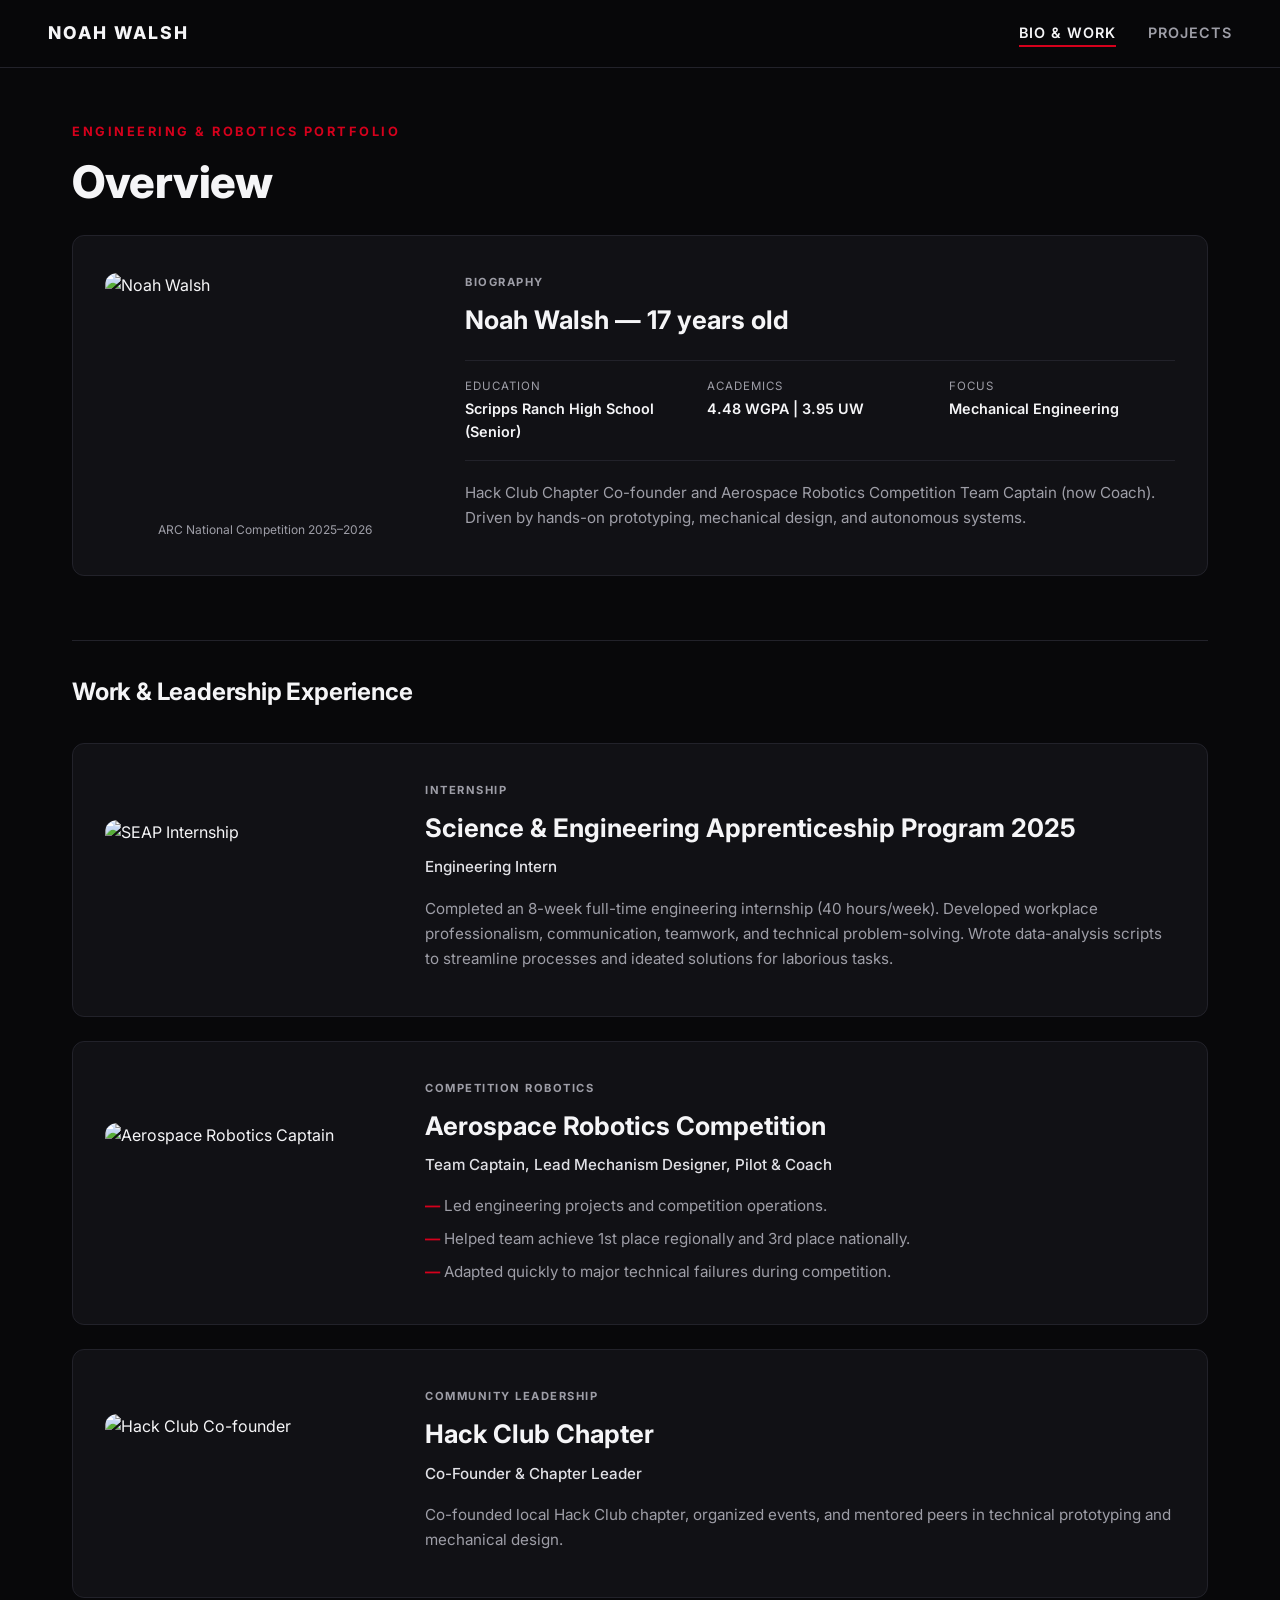
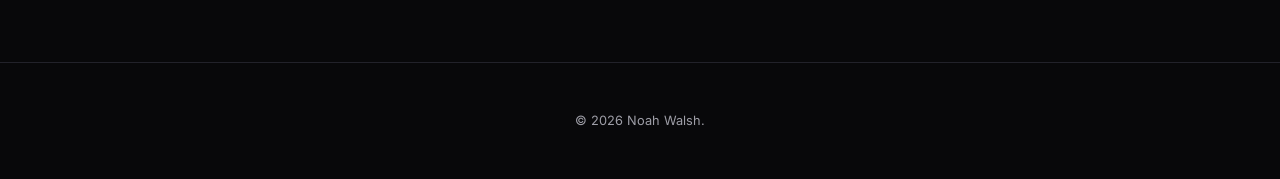
==== index.html @ 2ae80cb5 "version" ====
<!DOCTYPE html>
<html lang="en">
<head>
  <meta charset="UTF-8">
  <meta name="viewport" content="width=device-width, initial-scale=1.0">
  <title>Noah Walsh - Bio & Work</title>
  <link rel="preconnect" href="https://fonts.googleapis.com">
  <link rel="preconnect" href="https://fonts.gstatic.com" crossorigin>
  <link href="https://fonts.googleapis.com/css2?family=Inter:wght@300;400;600;700;800&display=swap" rel="stylesheet">
  <link rel="stylesheet" href="index-style.css?v=999">
</head>
<body>

  <nav class="navbar">
    <div class="logo">NOAH WALSH</div>
    <ul class="nav-links">
      <li><a href="index.html" class="active">Bio & Work</a></li>
      <li><a href="projects.html">Projects</a></li>
    </ul>
  </nav>

  <header class="hero-section">
    <p class="hero-subtitle">ENGINEERING & ROBOTICS PORTFOLIO</p>
    <h1 class="hero-title">Overview</h1>
  </header>

  <main class="container">

    <section class="card showcase-card">
      <div class="card-media">
        <img src="https://lh3.googleusercontent.com/sitesv/[base64]w1280" alt="Noah Walsh" class="profile-photo-uncut">
        <p class="media-caption">ARC National Competition 2025–2026</p>
      </div>

      <div class="card-content">
        <span class="badge">BIOGRAPHY</span>
        <h2 class="card-heading">Noah Walsh — 17 years old</h2>
        
        <div class="bio-stats">
          <div class="stat-item">
            <span class="stat-label">Education</span>
            <span class="stat-value">Scripps Ranch High School (Senior)</span>
          </div>
          <div class="stat-item">
            <span class="stat-label">Academics</span>
            <span class="stat-value">4.48 WGPA | 3.95 UW</span>
          </div>
          <div class="stat-item">
            <span class="stat-label">Focus</span>
            <span class="stat-value">Mechanical Engineering</span>
          </div>
        </div>

        <div class="card-text">
          <p>Hack Club Chapter Co-founder and Aerospace Robotics Competition Team Captain (now Coach). Driven by hands-on prototyping, mechanical design, and autonomous systems.</p>
        </div>
      </div>
    </section>

    <div class="section-divider">
      <h2>Work & Leadership Experience</h2>
    </div>

    <div class="experience-grid">

      <article class="card work-card">
        <div class="card-media">
          <img src="https://lh3.googleusercontent.com/sitesv/[base64]w1280" alt="SEAP Internship" class="logo-uncut">
        </div>
        <div class="card-content">
          <span class="badge">INTERNSHIP</span>
          <h3 class="card-heading">Science & Engineering Apprenticeship Program 2025</h3>
          <p class="role-title">Engineering Intern</p>
          <div class="card-text">
            <p>Completed an 8-week full-time engineering internship (40 hours/week). Developed workplace professionalism, communication, teamwork, and technical problem-solving. Wrote data-analysis scripts to streamline processes and ideated solutions for laborious tasks.</p>
          </div>
        </div>
      </article>

      <article class="card work-card">
        <div class="card-media">
          <img src="https://lh3.googleusercontent.com/sitesv/[base64]w1280" alt="Aerospace Robotics Captain" class="logo-uncut">
        </div>
        <div class="card-content">
          <span class="badge">COMPETITION ROBOTICS</span>
          <h3 class="card-heading">Aerospace Robotics Competition</h3>
          <p class="role-title">Team Captain, Lead Mechanism Designer, Pilot & Coach</p>
          <div class="card-text">
            <ul class="bullet-list">
              <li>Led engineering projects and competition operations.</li>
              <li>Helped team achieve 1st place regionally and 3rd place nationally.</li>
              <li>Adapted quickly to major technical failures during competition.</li>
            </ul>
          </div>
        </div>
      </article>

      <article class="card work-card">
        <div class="card-media">
          <img src="https://lh3.googleusercontent.com/sitesv/[base64]w1280" alt="Hack Club Co-founder" class="logo-uncut">
        </div>
        <div class="card-content">
          <span class="badge">COMMUNITY LEADERSHIP</span>
          <h3 class="card-heading">Hack Club Chapter</h3>
          <p class="role-title">Co-Founder & Chapter Leader</p>
          <div class="card-text">
            <p>Co-founded local Hack Club chapter, organized events, and mentored peers in technical prototyping and mechanical design.</p>
          </div>
        </div>
      </article>

    </div>

  </main>

  <footer class="site-footer">
    <p>© 2026 Noah Walsh.</p>
  </footer>

</body>
</html>
---- index-style.css ----
/* ==========================================================================
   PORSCHE / KOENIGSEGG INSPIRED DARK THEME (INDEX PAGE)
   ========================================================================== */

:root {
  --bg-color: #08080a;
  --card-bg: #111115;
  --card-border: #22222a;
  --card-hover-border: #383845;
  
  --text-main: #f5f5f7;
  --text-muted: #9e9ea7;
  --accent-red: #d5001c;
  --accent-silver: #e1e1e6;
  
  --font-heading: 'Inter', -apple-system, BlinkMacSystemFont, sans-serif;
  --font-body: 'Inter', -apple-system, BlinkMacSystemFont, sans-serif;
}

* {
  box-sizing: border-box;
  margin: 0;
  padding: 0;
}

body {
  background-color: var(--bg-color);
  color: var(--text-main);
  font-family: var(--font-body);
  line-height: 1.6;
  padding-top: 90px;
  -webkit-font-smoothing: antialiased;
}

/* --- NAVIGATION --- */
.navbar {
  position: fixed;
  top: 0;
  left: 0;
  width: 100%;
  background-color: rgba(8, 8, 10, 0.85);
  backdrop-filter: blur(16px);
  -webkit-backdrop-filter: blur(16px);
  border-bottom: 1px solid var(--card-border);
  display: flex;
  justify-content: space-between;
  align-items: center;
  padding: 1.2rem 3rem;
  z-index: 1000;
}

.logo {
  font-size: 1.1rem;
  font-weight: 800;
  letter-spacing: 2px;
  color: var(--text-main);
  text-transform: uppercase;
}

.nav-links {
  list-style: none;
  display: flex;
  gap: 2rem;
}

.nav-links a {
  color: var(--text-muted);
  text-decoration: none;
  font-size: 0.9rem;
  font-weight: 600;
  text-transform: uppercase;
  letter-spacing: 1px;
  transition: color 0.25s ease;
}

.nav-links a:hover,
.nav-links a.active {
  color: var(--text-main);
}

.nav-links a.active {
  border-bottom: 2px solid var(--accent-red);
  padding-bottom: 4px;
}

/* --- HERO SECTION --- */
.hero-section {
  max-width: 1200px;
  margin: 2rem auto 1rem auto;
  padding: 0 2rem;
}

.hero-subtitle {
  font-size: 0.8rem;
  font-weight: 700;
  letter-spacing: 2.5px;
  color: var(--accent-red);
  text-transform: uppercase;
  margin-bottom: 0.3rem;
}

.hero-title {
  font-size: 2.8rem;
  font-weight: 800;
  letter-spacing: -0.5px;
  color: var(--text-main);
}

.section-divider {
  margin: 4rem 0 2rem 0;
  border-top: 1px solid var(--card-border);
  padding-top: 2rem;
}

.section-divider h2 {
  font-size: 1.5rem;
  font-weight: 700;
  letter-spacing: -0.2px;
  color: var(--text-main);
}

/* --- MAIN LAYOUT CONTAINER --- */
.container {
  max-width: 1200px;
  margin: 0 auto 4rem auto;
  padding: 0 2rem;
}

/* --- CARDS & PANELS --- */
.card {
  background-color: var(--card-bg);
  border: 1px solid var(--card-border);
  border-radius: 12px;
  overflow: hidden;
  transition: border-color 0.3s ease;
}

.card:hover {
  border-color: var(--card-hover-border);
}

/* Bio Top Card: Clean Grid alignment */
.showcase-card {
  display: grid;
  grid-template-columns: 320px 1fr;
  gap: 2.5rem;
  padding: 2rem;
  align-items: center;
}

.experience-grid {
  display: flex;
  flex-direction: column;
  gap: 1.5rem;
}

/* Work Experience Cards: Wide Left Column */
.work-card {
  display: grid;
  grid-template-columns: 280px 1fr;
  gap: 2.5rem;
  padding: 2rem;
  align-items: center;
}

@media (max-width: 850px) {
  .showcase-card,
  .work-card {
    grid-template-columns: 1fr;
  }
}

/* --- MEDIA STYLING (NO INNER BOXES / SEAMLESS) --- */
.card-media {
  width: 100%;
  display: flex;
  flex-direction: column;
  align-items: center;
  justify-content: center;
  background-color: transparent; /* Removes background grey inner box */
}

/* Profile Photo Styling */
.profile-photo-uncut {
  width: 100%;
  height: 240px;
  object-fit: cover;
  border-radius: 12px;
  display: block;
}

/* Caption spacing fix under profile photo */
.media-caption {
  font-size: 0.75rem;
  color: var(--text-muted);
  margin-top: 0.6rem;
  text-align: center;
  line-height: 1.2;
}

/* Logos Seamless Fit */
.logo-uncut {
  width: 100%;
  height: 120px;
  object-fit: contain; /* Keeps original proportions cleanly */
  border-radius: 12px;
  display: block;
  background-color: transparent;
}

/* Special trim/blend for the ARC white background JPG to sit seamlessly */
img[src*="profile/picture/2"],
.logo-uncut[alt*="Aerospace"] {
  border-radius: 12px;
  mix-blend-mode: lighten; /* If background is dark or blend seamlessly */
  object-fit: cover; /* Streches width to match horizontal logos */
  object-position: center;
  max-height: 120px;
}

/* --- CARD TYPOGRAPHY & BADGES --- */
.badge {
  display: inline-block;
  font-size: 0.7rem;
  font-weight: 700;
  letter-spacing: 1.5px;
  color: var(--text-muted);
  text-transform: uppercase;
  margin-bottom: 0.5rem;
}

.card-heading {
  font-size: 1.6rem;
  font-weight: 700;
  color: var(--text-main);
  margin-bottom: 0.4rem;
}

.role-title {
  font-size: 0.95rem;
  color: var(--accent-silver);
  font-weight: 500;
  margin-bottom: 1rem;
}

.card-text {
  color: var(--text-muted);
  font-size: 0.95rem;
  line-height: 1.65;
}

.card-text p {
  margin-bottom: 0.8rem;
}

/* --- BIO STATS GRID --- */
.bio-stats {
  display: grid;
  grid-template-columns: repeat(auto-fit, minmax(180px, 1fr));
  gap: 1rem;
  margin: 1.2rem 0;
  padding: 1rem 0;
  border-top: 1px solid var(--card-border);
  border-bottom: 1px solid var(--card-border);
}

.stat-item {
  display: flex;
  flex-direction: column;
}

.stat-label {
  font-size: 0.72rem;
  text-transform: uppercase;
  letter-spacing: 1px;
  color: var(--text-muted);
}

.stat-value {
  font-size: 0.9rem;
  font-weight: 600;
  color: var(--text-main);
  margin-top: 2px;
}

.bullet-list {
  list-style-type: none;
  padding-left: 0;
}

.bullet-list li {
  position: relative;
  padding-left: 1.2rem;
  margin-bottom: 0.5rem;
}

.bullet-list li::before {
  content: "—";
  position: absolute;
  left: 0;
  color: var(--accent-red);
  font-weight: bold;
}

/* --- FOOTER --- */
.site-footer {
  text-align: center;
  padding: 3rem 1rem;
  border-top: 1px solid var(--card-border);
  color: var(--text-muted);
  font-size: 0.8rem;
}
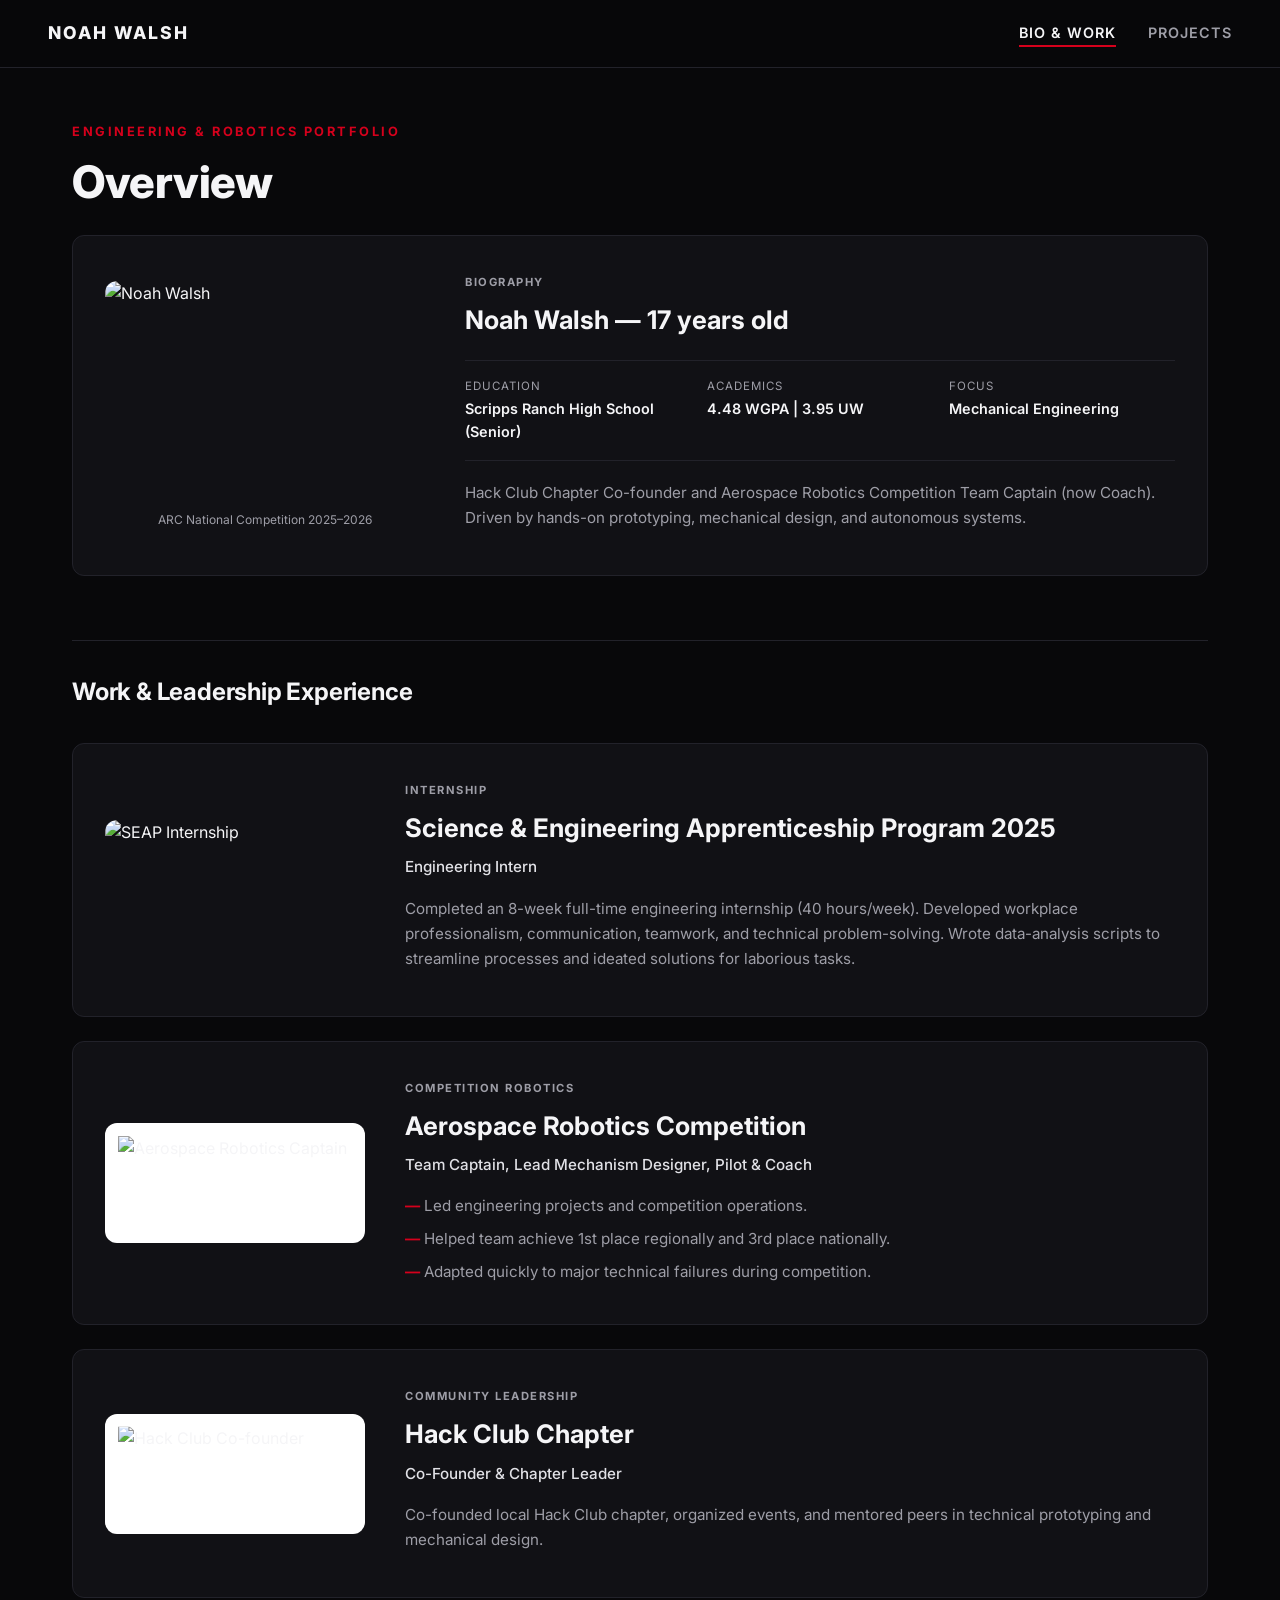
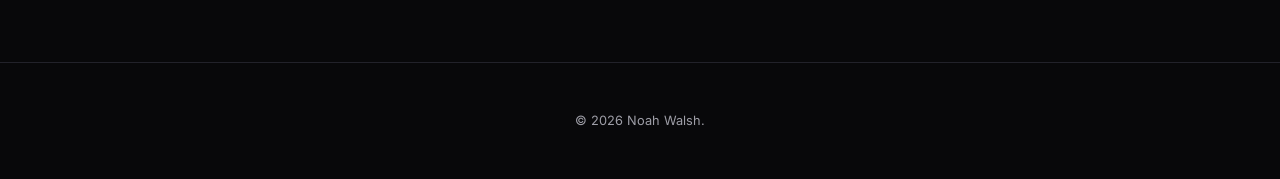
==== commit a44a022a: "no" ====
--- a/index.html
+++ b/index.html
@@ -7,7 +7,7 @@
   <link rel="preconnect" href="https://fonts.googleapis.com">
   <link rel="preconnect" href="https://fonts.gstatic.com" crossorigin>
   <link href="https://fonts.googleapis.com/css2?family=Inter:wght@300;400;600;700;800&display=swap" rel="stylesheet">
-  <link rel="stylesheet" href="index-style.css?v=999">
+  <link rel="stylesheet" href="index-style.css">
 </head>
 <body>
 
--- a/index-style.css
+++ b/index-style.css
@@ -139,7 +139,7 @@
   border-color: var(--card-hover-border);
 }
 
-/* Bio Top Card: Clean Grid alignment */
+/* Showcase Top Bio Card */
 .showcase-card {
   display: grid;
   grid-template-columns: 320px 1fr;
@@ -154,10 +154,10 @@
   gap: 1.5rem;
 }
 
-/* Work Experience Cards: Wide Left Column */
+/* Work Experience Cards - Equal grid proportions */
 .work-card {
   display: grid;
-  grid-template-columns: 280px 1fr;
+  grid-template-columns: 260px 1fr;
   gap: 2.5rem;
   padding: 2rem;
   align-items: center;
@@ -170,52 +170,61 @@
   }
 }
 
-/* --- MEDIA STYLING (NO INNER BOXES / SEAMLESS) --- */
+/* --- MEDIA CONTAINERS & UNIFORM LOGO TRIMMING --- */
 .card-media {
   width: 100%;
   display: flex;
   flex-direction: column;
   align-items: center;
   justify-content: center;
-  background-color: transparent; /* Removes background grey inner box */
-}
-
-/* Profile Photo Styling */
+}
+
+/* Bio Profile Photo */
 .profile-photo-uncut {
   width: 100%;
-  height: 240px;
+  height: 220px;
   object-fit: cover;
   border-radius: 12px;
   display: block;
 }
 
-/* Caption spacing fix under profile photo */
 .media-caption {
   font-size: 0.75rem;
   color: var(--text-muted);
   margin-top: 0.6rem;
   text-align: center;
-  line-height: 1.2;
-}
-
-/* Logos Seamless Fit */
+  display: block;
+}
+
+/* UNIFORM LOGO TRIMMING FOR ALL THREE LOGOS */
 .logo-uncut {
   width: 100%;
   height: 120px;
-  object-fit: contain; /* Keeps original proportions cleanly */
-  border-radius: 12px;
+  object-fit: contain;        /* Keeps all text & graphics 100% visible */
+  border-radius: 12px;         /* Uniform 12px rounded corners on all logos */
   display: block;
-  background-color: transparent;
-}
-
-/* Special trim/blend for the ARC white background JPG to sit seamlessly */
-img[src*="profile/picture/2"],
-.logo-uncut[alt*="Aerospace"] {
-  border-radius: 12px;
-  mix-blend-mode: lighten; /* If background is dark or blend seamlessly */
-  object-fit: cover; /* Streches width to match horizontal logos */
-  object-position: center;
-  max-height: 120px;
+  box-sizing: border-box;
+}
+
+/* SEAP Logo Trimmed & Fitted */
+.work-card img[alt*="Science"],
+.work-card img[src*="picture/1"] {
+  background-color: #1a2230;  /* Matched deep blue backing for SEAP */
+  padding: 0.8rem;
+}
+
+/* ARC Logo Trimmed & Fitted */
+.work-card img[alt*="Aerospace"],
+.work-card img[src*="picture/2"] {
+  background-color: #ffffff;  /* Solid white badge backing for ARC */
+  padding: 0.8rem;
+}
+
+/* Hack Club Logo Trimmed & Fitted */
+.work-card img[alt*="Hack Club"],
+.work-card img[src*="picture/3"] {
+  background-color: #ffffff;  /* Solid white badge backing for Hack Club */
+  padding: 0.8rem;
 }
 
 /* --- CARD TYPOGRAPHY & BADGES --- */
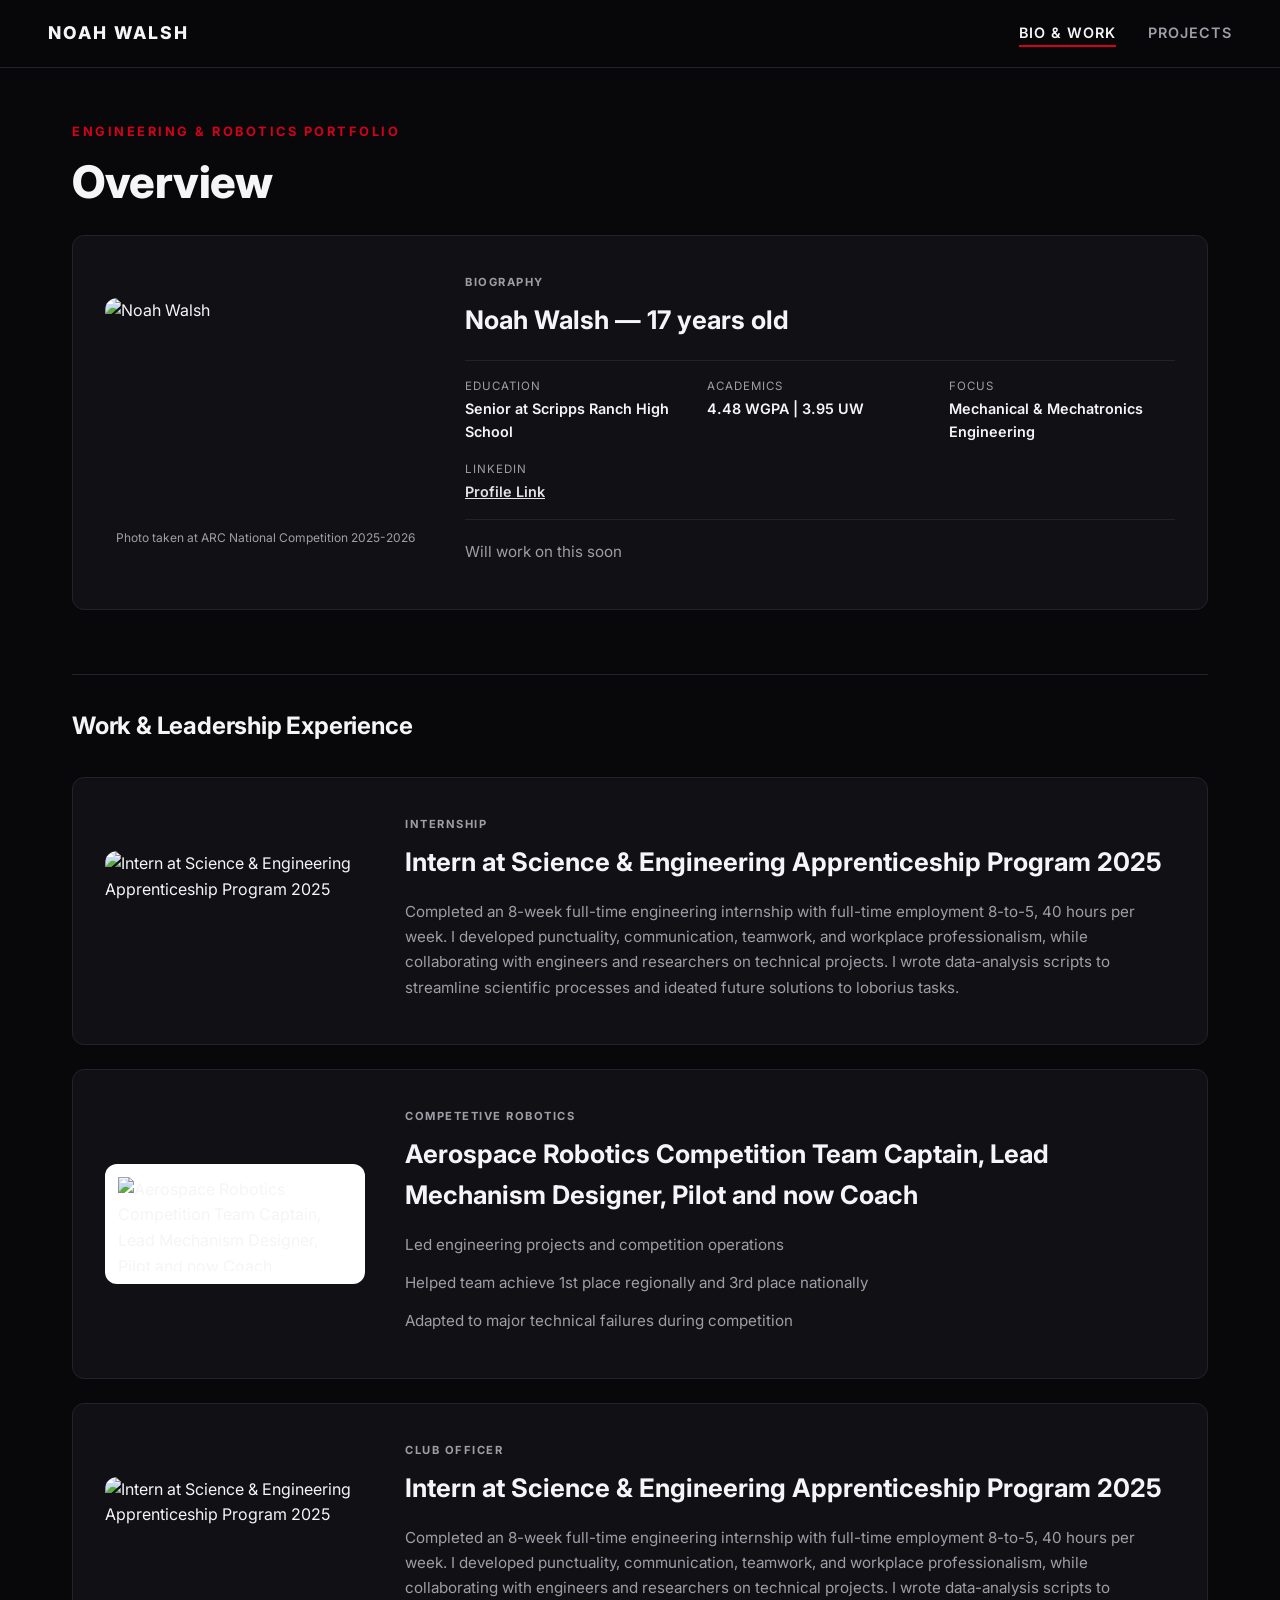
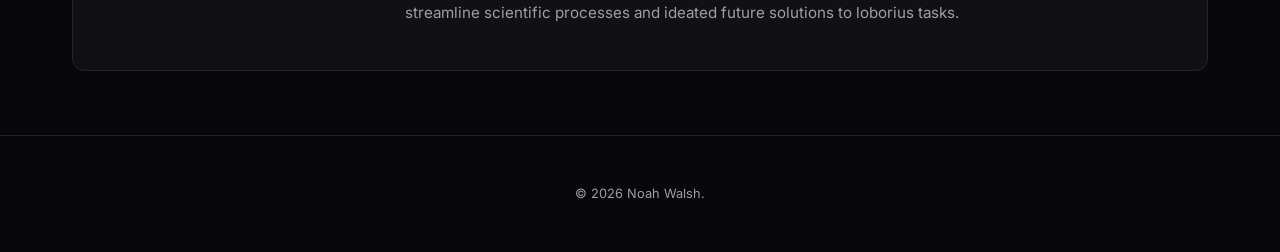
==== commit f03b0692: "fix?" ====
--- a/index.html
+++ b/index.html
@@ -1,121 +1,123 @@
-<!DOCTYPE html>
-<html lang="en">
-<head>
-  <meta charset="UTF-8">
-  <meta name="viewport" content="width=device-width, initial-scale=1.0">
-  <title>Noah Walsh - Bio & Work</title>
-  <link rel="preconnect" href="https://fonts.googleapis.com">
-  <link rel="preconnect" href="https://fonts.gstatic.com" crossorigin>
-  <link href="https://fonts.googleapis.com/css2?family=Inter:wght@300;400;600;700;800&display=swap" rel="stylesheet">
-  <link rel="stylesheet" href="index-style.css">
-</head>
-<body>
-
-  <nav class="navbar">
-    <div class="logo">NOAH WALSH</div>
-    <ul class="nav-links">
-      <li><a href="index.html" class="active">Bio & Work</a></li>
-      <li><a href="projects.html">Projects</a></li>
-    </ul>
-  </nav>
-
-  <header class="hero-section">
-    <p class="hero-subtitle">ENGINEERING & ROBOTICS PORTFOLIO</p>
-    <h1 class="hero-title">Overview</h1>
-  </header>
-
-  <main class="container">
-
-    <section class="card showcase-card">
-      <div class="card-media">
-        <img src="https://lh3.googleusercontent.com/sitesv/[base64]w1280" alt="Noah Walsh" class="profile-photo-uncut">
-        <p class="media-caption">ARC National Competition 2025–2026</p>
-      </div>
-
-      <div class="card-content">
-        <span class="badge">BIOGRAPHY</span>
-        <h2 class="card-heading">Noah Walsh — 17 years old</h2>
-        
-        <div class="bio-stats">
-          <div class="stat-item">
-            <span class="stat-label">Education</span>
-            <span class="stat-value">Scripps Ranch High School (Senior)</span>
-          </div>
-          <div class="stat-item">
-            <span class="stat-label">Academics</span>
-            <span class="stat-value">4.48 WGPA | 3.95 UW</span>
-          </div>
-          <div class="stat-item">
-            <span class="stat-label">Focus</span>
-            <span class="stat-value">Mechanical Engineering</span>
-          </div>
-        </div>
-
-        <div class="card-text">
-          <p>Hack Club Chapter Co-founder and Aerospace Robotics Competition Team Captain (now Coach). Driven by hands-on prototyping, mechanical design, and autonomous systems.</p>
-        </div>
-      </div>
-    </section>
-
-    <div class="section-divider">
-      <h2>Work & Leadership Experience</h2>
-    </div>
-
-    <div class="experience-grid">
-
-      <article class="card work-card">
-        <div class="card-media">
-          <img src="https://lh3.googleusercontent.com/sitesv/[base64]w1280" alt="SEAP Internship" class="logo-uncut">
-        </div>
-        <div class="card-content">
-          <span class="badge">INTERNSHIP</span>
-          <h3 class="card-heading">Science & Engineering Apprenticeship Program 2025</h3>
-          <p class="role-title">Engineering Intern</p>
-          <div class="card-text">
-            <p>Completed an 8-week full-time engineering internship (40 hours/week). Developed workplace professionalism, communication, teamwork, and technical problem-solving. Wrote data-analysis scripts to streamline processes and ideated solutions for laborious tasks.</p>
-          </div>
-        </div>
-      </article>
-
-      <article class="card work-card">
-        <div class="card-media">
-          <img src="https://lh3.googleusercontent.com/sitesv/[base64]w1280" alt="Aerospace Robotics Captain" class="logo-uncut">
-        </div>
-        <div class="card-content">
-          <span class="badge">COMPETITION ROBOTICS</span>
-          <h3 class="card-heading">Aerospace Robotics Competition</h3>
-          <p class="role-title">Team Captain, Lead Mechanism Designer, Pilot & Coach</p>
-          <div class="card-text">
-            <ul class="bullet-list">
-              <li>Led engineering projects and competition operations.</li>
-              <li>Helped team achieve 1st place regionally and 3rd place nationally.</li>
-              <li>Adapted quickly to major technical failures during competition.</li>
-            </ul>
-          </div>
-        </div>
-      </article>
-
-      <article class="card work-card">
-        <div class="card-media">
-          <img src="https://lh3.googleusercontent.com/sitesv/[base64]w1280" alt="Hack Club Co-founder" class="logo-uncut">
-        </div>
-        <div class="card-content">
-          <span class="badge">COMMUNITY LEADERSHIP</span>
-          <h3 class="card-heading">Hack Club Chapter</h3>
-          <p class="role-title">Co-Founder & Chapter Leader</p>
-          <div class="card-text">
-            <p>Co-founded local Hack Club chapter, organized events, and mentored peers in technical prototyping and mechanical design.</p>
-          </div>
-        </div>
-      </article>
-
-    </div>
-
-  </main>
-
-  <footer class="site-footer">
-    <p>© 2026 Noah Walsh.</p>
-  </footer>
-
-</body>
+<!DOCTYPE html>
+<html lang="en">
+<head>
+  <meta charset="UTF-8">
+  <meta name="viewport" content="width=device-width, initial-scale=1.0">
+  <title>Noah Walsh - Bio & Work</title>
+  <link rel="preconnect" href="https://fonts.googleapis.com">
+  <link rel="preconnect" href="https://fonts.gstatic.com" crossorigin>
+  <link href="https://fonts.googleapis.com/css2?family=Inter:wght@300;400;600;700;800&display=swap" rel="stylesheet">
+  <link rel="stylesheet" href="index-style.css">
+</head>
+<body>
+
+  <nav class="navbar">
+    <div class="logo">NOAH WALSH</div>
+    <ul class="nav-links">
+      <li><a href="index.html" class="active">Bio & Work</a></li>
+      <li><a href="projects.html">Projects</a></li>
+    </ul>
+  </nav>
+
+  <header class="hero-section">
+    <p class="hero-subtitle">ENGINEERING & ROBOTICS PORTFOLIO</p>
+    <h1 class="hero-title">Overview</h1>
+  </header>
+
+  <main class="container">
+
+    <section class="card showcase-card">
+      <div class="card-media">
+        <img src="noahwalshsd/Portfolio/images/me.png" alt="Noah Walsh" class="profile-photo-uncut">
+        <p class="media-caption">Photo taken at ARC National Competition 2025-2026</p>
+      </div>
+
+      <div class="card-content">
+        <span class="badge">BIOGRAPHY</span>
+        <h2 class="card-heading">Noah Walsh — 17 years old</h2>
+        
+        <div class="bio-stats">
+          <div class="stat-item">
+            <span class="stat-label">Education</span>
+            <span class="stat-value">Senior at Scripps Ranch High School</span>
+          </div>
+          <div class="stat-item">
+            <span class="stat-label">Academics</span>
+            <span class="stat-value">4.48 WGPA | 3.95 UW</span>
+          </div>
+          <div class="stat-item">
+            <span class="stat-label">Focus</span>
+            <span class="stat-value">Mechanical & Mechatronics Engineering</span>
+          </div>
+          <div class="stat-item">
+            <span class="stat-label">LinkedIn</span>
+            <span class="stat-value"><a href="https://www.linkedin.com/in/noah-walsh-9766593a2/" target="_blank" style="color: var(--accent-silver); text-decoration: underline;">Profile Link</a></span>
+          </div>
+        </div>
+
+        <div class="card-text">
+          <p>Will work on this soon</p>
+        </div>
+      </div>
+    </section>
+
+    <div class="section-divider">
+      <h2>Work & Leadership Experience</h2>
+    </div>
+
+    <div class="experience-grid">
+
+      <article class="card work-card">
+        <div class="card-media">
+          <img src="noahwalshsd/Portfolio/images/SEAP.png" alt="Intern at Science & Engineering Apprenticeship Program 2025" class="logo-uncut">
+        </div>
+        <div class="card-content">
+          <span class="badge">INTERNSHIP</span>
+          <h3 class="card-heading">Intern at Science & Engineering Apprenticeship Program 2025</h3>
+          <p class="role-title"></p>
+          <div class="card-text">
+            <p>Completed an 8-week full-time engineering internship with full-time employment 8-to-5, 40 hours per week. I developed punctuality, communication, teamwork, and workplace professionalism, while collaborating with engineers and researchers on technical projects. I wrote data-analysis scripts to streamline scientific processes and ideated future solutions to loborius tasks.</p>
+          </div>
+        </div>
+      </article>
+
+      <article class="card work-card">
+        <div class="card-media">
+          <img src="noahwalshsd/Portfolio/images/ARC.png" alt="Aerospace Robotics Competition Team Captain, Lead Mechanism Designer, Pilot and now Coach" class="logo-uncut">
+        </div>
+        <div class="card-content">
+          <span class="badge">COMPETETIVE ROBOTICS</span>
+          <h3 class="card-heading">Aerospace Robotics Competition Team Captain, Lead Mechanism Designer, Pilot and now Coach</h3>
+          <p class="role-title"></p>
+          <div class="card-text">
+            <p>Led engineering projects and competition operations</p>
+            <p>Helped team achieve 1st place regionally and 3rd place nationally</p>
+            <p>Adapted to major technical failures during competition</p>
+          </div>
+        </div>
+      </article>
+
+      <article class="card work-card">
+        <div class="card-media">
+          <img src="noahwalshsd/Portfolio/images/HC.png" alt="Intern at Science & Engineering Apprenticeship Program 2025" class="logo-uncut">
+        </div>
+        <div class="card-content">
+          <span class="badge">CLUB OFFICER</span>
+          <h3 class="card-heading">Intern at Science & Engineering Apprenticeship Program 2025</h3>
+          <p class="role-title"></p>
+          <div class="card-text">
+            <p>Completed an 8-week full-time engineering internship with full-time employment 8-to-5, 40 hours per week. I developed punctuality, communication, teamwork, and workplace professionalism, while collaborating with engineers and researchers on technical projects. I wrote data-analysis scripts to streamline scientific processes and ideated future solutions to loborius tasks.</p>
+          </div>
+        </div>
+      </article>
+
+    </div>
+
+  </main>
+
+  <footer class="site-footer">
+    <p>© 2026 Noah Walsh.</p>
+  </footer>
+
+</body>
 </html>
--- a/index-style.css
+++ b/index-style.css
@@ -139,7 +139,7 @@
   border-color: var(--card-hover-border);
 }
 
-/* Showcase Top Bio Card */
+/* Bio Top Card */
 .showcase-card {
   display: grid;
   grid-template-columns: 320px 1fr;
@@ -154,7 +154,7 @@
   gap: 1.5rem;
 }
 
-/* Work Experience Cards - Equal grid proportions */
+/* Work Experience Cards - Perfectly uniform 260px column */
 .work-card {
   display: grid;
   grid-template-columns: 260px 1fr;
@@ -170,7 +170,7 @@
   }
 }
 
-/* --- MEDIA CONTAINERS & UNIFORM LOGO TRIMMING --- */
+/* --- MEDIA & LOGO BADGES --- */
 .card-media {
   width: 100%;
   display: flex;
@@ -196,34 +196,36 @@
   display: block;
 }
 
-/* UNIFORM LOGO TRIMMING FOR ALL THREE LOGOS */
+/* UNIFORM BADGE BOXES FOR ALL THREE WORK LOGOS */
 .logo-uncut {
   width: 100%;
   height: 120px;
-  object-fit: contain;        /* Keeps all text & graphics 100% visible */
-  border-radius: 12px;         /* Uniform 12px rounded corners on all logos */
+  border-radius: 12px;
   display: block;
   box-sizing: border-box;
 }
 
-/* SEAP Logo Trimmed & Fitted */
+/* SEAP: Fills badge edge-to-edge cleanly */
 .work-card img[alt*="Science"],
 .work-card img[src*="picture/1"] {
-  background-color: #1a2230;  /* Matched deep blue backing for SEAP */
-  padding: 0.8rem;
-}
-
-/* ARC Logo Trimmed & Fitted */
+  object-fit: cover;
+  background-color: transparent;
+  padding: 0;
+}
+
+/* ARC: Centered on white badge padding so full drone logo is visible */
 .work-card img[alt*="Aerospace"],
 .work-card img[src*="picture/2"] {
-  background-color: #ffffff;  /* Solid white badge backing for ARC */
+  object-fit: contain;
+  background-color: #ffffff;
   padding: 0.8rem;
 }
 
-/* Hack Club Logo Trimmed & Fitted */
+/* Hack Club: Centered on white badge padding */
 .work-card img[alt*="Hack Club"],
 .work-card img[src*="picture/3"] {
-  background-color: #ffffff;  /* Solid white badge backing for Hack Club */
+  object-fit: contain;
+  background-color: #ffffff;
   padding: 0.8rem;
 }
 
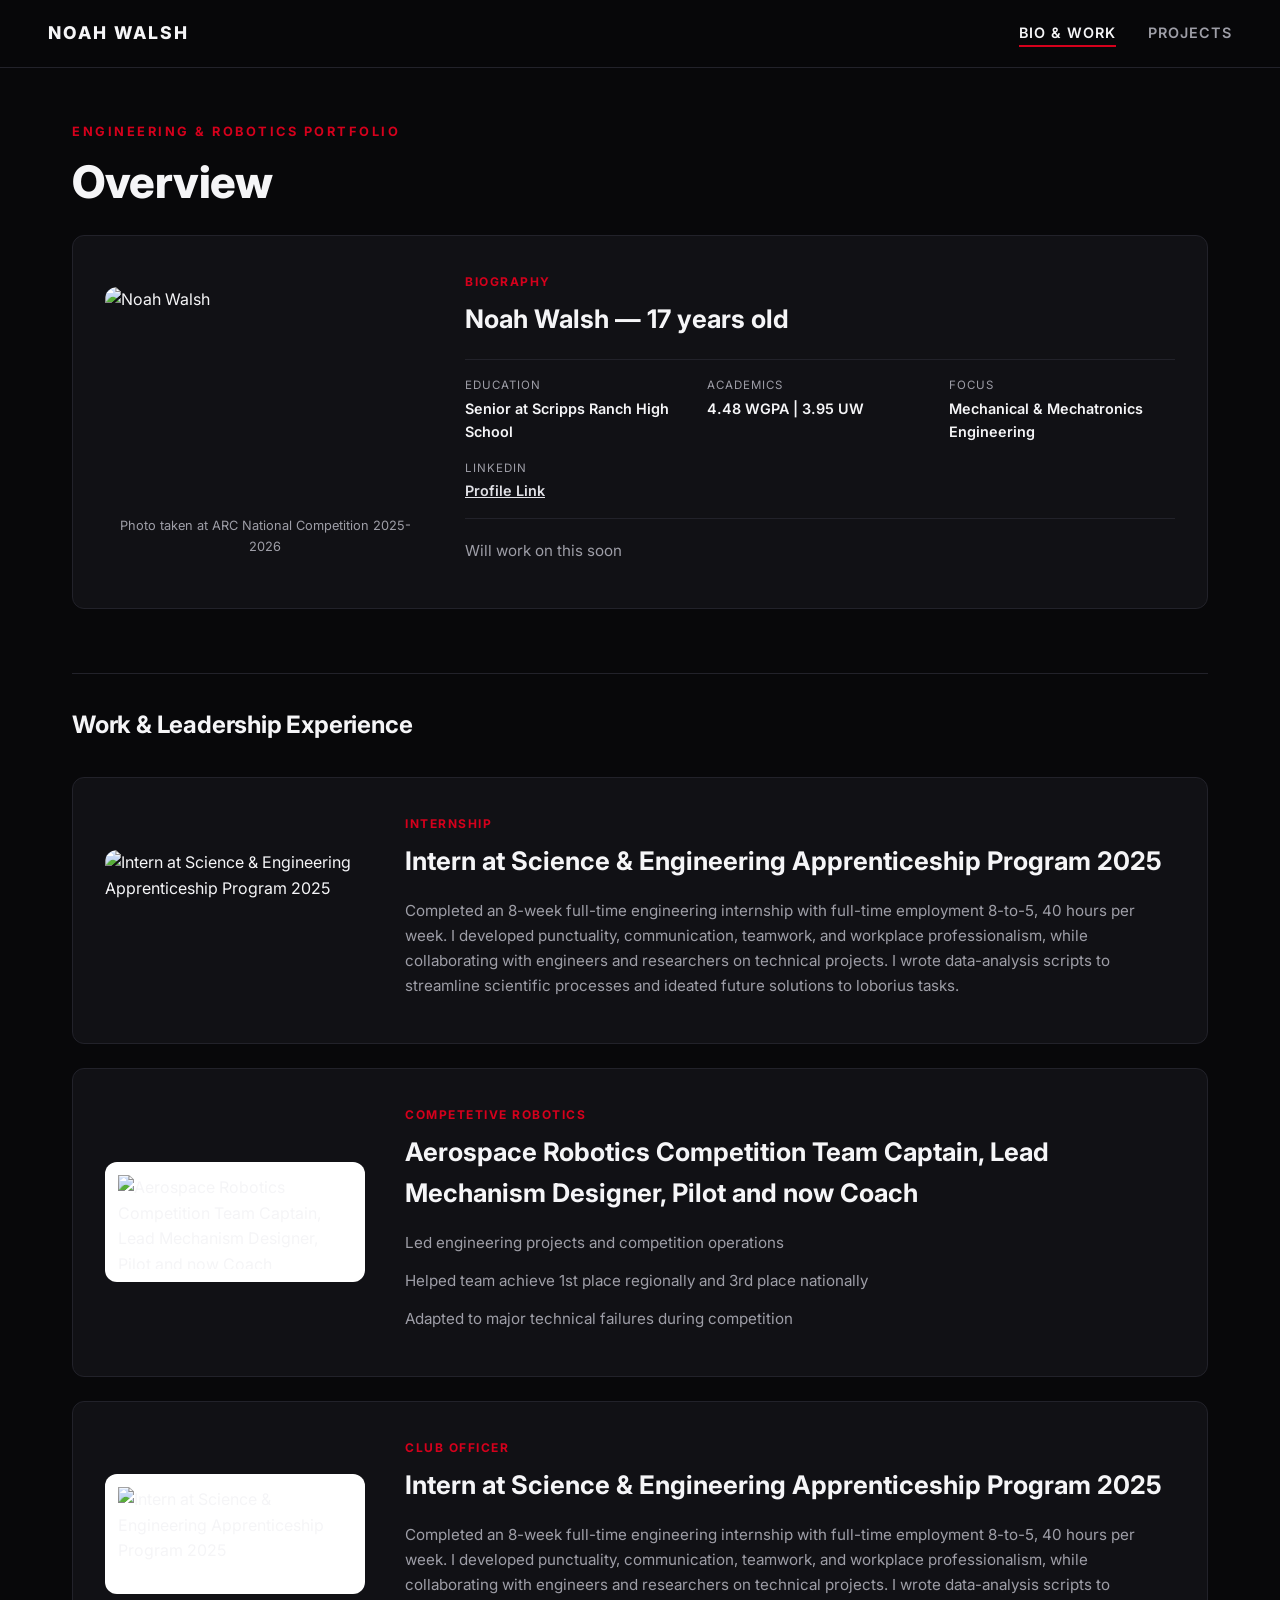
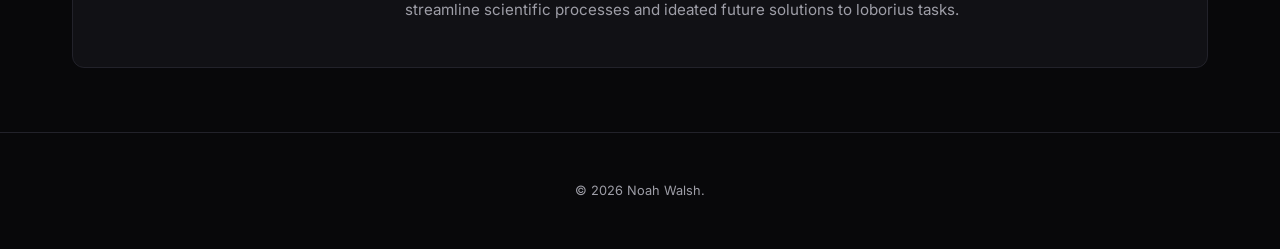
==== commit 6fbef06e: "new?" ====
--- a/index.html
+++ b/index.html
@@ -7,7 +7,7 @@
   <link rel="preconnect" href="https://fonts.googleapis.com">
   <link rel="preconnect" href="https://fonts.gstatic.com" crossorigin>
   <link href="https://fonts.googleapis.com/css2?family=Inter:wght@300;400;600;700;800&display=swap" rel="stylesheet">
-  <link rel="stylesheet" href="index-style.css">
+  <link rel="stylesheet" href="style.css">
 </head>
 <body>
 
--- a/style.css
+++ b/style.css
@@ -0,0 +1,436 @@
+/* ==========================================================================
+   UNIFIED PORSCHE / KOENIGSEGG INSPIRED THEME
+   ========================================================================== */
+
+:root {
+  --bg-color: #08080a;
+  --card-bg: #111115;
+  --card-border: #22222a;
+  --card-hover-border: #383845;
+  
+  --text-main: #f5f5f7;
+  --text-muted: #9e9ea7;
+  --accent-red: #d5001c;
+  --accent-silver: #e1e1e6;
+  
+  --font-heading: 'Inter', -apple-system, BlinkMacSystemFont, sans-serif;
+  --font-body: 'Inter', -apple-system, BlinkMacSystemFont, sans-serif;
+}
+
+* {
+  box-sizing: border-box;
+  margin: 0;
+  padding: 0;
+}
+
+body {
+  background-color: var(--bg-color);
+  color: var(--text-main);
+  font-family: var(--font-body);
+  line-height: 1.6;
+  padding-top: 90px;
+  -webkit-font-smoothing: antialiased;
+}
+
+/* --- NAVIGATION --- */
+.navbar {
+  position: fixed;
+  top: 0;
+  left: 0;
+  width: 100%;
+  background-color: rgba(8, 8, 10, 0.85);
+  backdrop-filter: blur(16px);
+  -webkit-backdrop-filter: blur(16px);
+  border-bottom: 1px solid var(--card-border);
+  display: flex;
+  justify-content: space-between;
+  align-items: center;
+  padding: 1.2rem 3rem;
+  z-index: 1000;
+}
+
+.logo {
+  font-size: 1.1rem;
+  font-weight: 800;
+  letter-spacing: 2px;
+  color: var(--text-main);
+  text-transform: uppercase;
+}
+
+.nav-links {
+  list-style: none;
+  display: flex;
+  gap: 2rem;
+}
+
+.nav-links a {
+  color: var(--text-muted);
+  text-decoration: none;
+  font-size: 0.9rem;
+  font-weight: 600;
+  text-transform: uppercase;
+  letter-spacing: 1px;
+  transition: color 0.25s ease;
+}
+
+.nav-links a:hover,
+.nav-links a.active {
+  color: var(--text-main);
+}
+
+.nav-links a.active {
+  border-bottom: 2px solid var(--accent-red);
+  padding-bottom: 4px;
+}
+
+/* --- HERO SECTION --- */
+.hero-section {
+  max-width: 1200px;
+  margin: 2rem auto 1rem auto;
+  padding: 0 2rem;
+}
+
+.hero-subtitle {
+  font-size: 0.8rem;
+  font-weight: 700;
+  letter-spacing: 2.5px;
+  color: var(--accent-red);
+  text-transform: uppercase;
+  margin-bottom: 0.3rem;
+}
+
+.hero-title {
+  font-size: 2.8rem;
+  font-weight: 800;
+  letter-spacing: -0.5px;
+  color: var(--text-main);
+}
+
+.section-divider {
+  margin: 4rem 0 2rem 0;
+  border-top: 1px solid var(--card-border);
+  padding-top: 2rem;
+}
+
+.section-divider h2 {
+  font-size: 1.5rem;
+  font-weight: 700;
+  letter-spacing: -0.2px;
+  color: var(--text-main);
+}
+
+/* --- MAIN CONTAINER --- */
+.container {
+  max-width: 1200px;
+  margin: 0 auto 4rem auto;
+  padding: 0 2rem;
+}
+
+/* --- CONTROLS --- */
+.controls {
+  margin-bottom: 2.5rem;
+  display: flex;
+  align-items: center;
+  gap: 12px;
+}
+
+.controls label {
+  color: var(--text-muted);
+  font-size: 0.9rem;
+  font-weight: 600;
+}
+
+.controls select {
+  padding: 0.6rem 1.2rem;
+  background-color: var(--card-bg);
+  color: var(--text-main);
+  border: 1px solid var(--card-border);
+  border-radius: 6px;
+  font-family: var(--font-body);
+  font-size: 0.95rem;
+  outline: none;
+  cursor: pointer;
+  transition: border-color 0.2s ease;
+}
+
+.controls select:focus,
+.controls select:hover {
+  border-color: var(--card-hover-border);
+}
+
+/* --- CARDS & PANELS --- */
+.card {
+  background-color: var(--card-bg);
+  border: 1px solid var(--card-border);
+  border-radius: 12px;
+  overflow: hidden;
+  transition: border-color 0.3s ease;
+}
+
+.card:hover {
+  border-color: var(--card-hover-border);
+}
+
+.showcase-card {
+  display: grid;
+  grid-template-columns: 320px 1fr;
+  gap: 2.5rem;
+  padding: 2rem;
+  align-items: center;
+}
+
+.experience-grid {
+  display: flex;
+  flex-direction: column;
+  gap: 1.5rem;
+}
+
+.work-card {
+  display: grid;
+  grid-template-columns: 260px 1fr;
+  gap: 2.5rem;
+  padding: 2rem;
+  align-items: center;
+}
+
+.projects-grid {
+  display: flex;
+  flex-direction: column;
+  gap: 3rem;
+}
+
+.project-card {
+  padding: 2.5rem;
+  width: 100%;
+}
+
+@media (max-width: 850px) {
+  .showcase-card,
+  .work-card {
+    grid-template-columns: 1fr;
+  }
+}
+
+/* --- MEDIA LAYOUTS & IMAGES --- */
+.card-media {
+  width: 100%;
+  display: flex;
+  flex-direction: column;
+  align-items: center;
+  justify-content: center;
+}
+
+.profile-photo-uncut {
+  width: 100%;
+  height: 220px;
+  object-fit: cover;
+  border-radius: 12px;
+  display: block;
+}
+
+.logo-uncut {
+  width: 100%;
+  height: 120px;
+  border-radius: 12px;
+  display: block;
+  box-sizing: border-box;
+}
+
+/* Specific Work Logo Adjustments */
+.work-card img[alt*="Science"],
+.work-card img[src*="SEAP"] {
+  object-fit: cover;
+  background-color: transparent;
+}
+
+.work-card img[alt*="Aerospace"],
+.work-card img[src*="ARC"] {
+  object-fit: contain;
+  background-color: #ffffff;
+  padding: 0.8rem;
+}
+
+.work-card img[alt*="Hack Club"],
+.work-card img[src*="HC"] {
+  object-fit: contain;
+  background-color: #ffffff;
+  padding: 0.8rem;
+}
+
+.media-layout.single {
+  margin-bottom: 1.5rem;
+}
+
+.media-grid-2x2 {
+  display: grid;
+  grid-template-columns: repeat(auto-fit, minmax(280px, 1fr));
+  gap: 1.2rem;
+  margin-bottom: 1.5rem;
+}
+
+.media-main iframe,
+.media-main img {
+  width: 100%;
+  height: 320px;
+  object-fit: cover;
+  border-radius: 12px;
+  border: none;
+  background-color: #0d0d11;
+}
+
+.media-caption {
+  font-size: 0.8rem;
+  color: var(--text-muted);
+  margin-top: 0.6rem;
+  text-align: center;
+}
+
+/* --- TYPOGRAPHY & RED BADGES --- */
+.badge {
+  display: inline-block;
+  font-size: 0.75rem;
+  font-weight: 700;
+  letter-spacing: 1.5px;
+  color: var(--accent-red); /* PORSCHE RED ACCENT */
+  text-transform: uppercase;
+  margin-bottom: 0.5rem;
+}
+
+.card-heading {
+  font-size: 1.6rem;
+  font-weight: 700;
+  color: var(--text-main);
+  margin-bottom: 0.4rem;
+}
+
+.role-title {
+  font-size: 0.95rem;
+  color: var(--accent-silver);
+  font-weight: 500;
+  margin-bottom: 1rem;
+}
+
+.card-text {
+  color: var(--text-muted);
+  font-size: 0.95rem;
+  line-height: 1.65;
+}
+
+.card-text p {
+  margin-bottom: 0.8rem;
+}
+
+.project-header-1 {
+  font-size: 1.8rem;
+  text-align: left;
+  margin-bottom: 0.3rem;
+  font-weight: 700;
+  color: var(--text-main);
+}
+
+.project-header-2 {
+  font-size: 1.3rem;
+  text-align: left;
+  font-style: italic;
+  margin-bottom: 0.3rem;
+  font-weight: 400;
+  color: var(--accent-silver);
+}
+
+.project-header-3 {
+  font-size: 1rem;
+  text-align: left;
+  margin-bottom: 1rem;
+  font-weight: 600;
+  color: var(--text-muted);
+}
+
+.project-body p {
+  font-size: 0.95rem;
+  line-height: 1.65;
+  text-align: left;
+  margin-bottom: 0.8rem;
+  color: var(--text-muted);
+}
+
+.project-body strong {
+  color: var(--text-main);
+}
+
+/* --- LINKS --- */
+.github-link {
+  color: var(--text-muted);
+  font-size: 0.9rem;
+  margin-bottom: 1.2rem;
+}
+
+.github-link a {
+  color: var(--text-main);
+  text-decoration: none;
+  border-bottom: 1px solid rgba(255, 255, 255, 0.3);
+  padding-bottom: 2px;
+  transition: color 0.2s ease, border-color 0.2s ease;
+}
+
+.github-link a:hover {
+  color: var(--accent-red);
+  border-color: var(--accent-red);
+}
+
+/* --- STATS & LISTS --- */
+.bio-stats {
+  display: grid;
+  grid-template-columns: repeat(auto-fit, minmax(180px, 1fr));
+  gap: 1rem;
+  margin: 1.2rem 0;
+  padding: 1rem 0;
+  border-top: 1px solid var(--card-border);
+  border-bottom: 1px solid var(--card-border);
+}
+
+.stat-item {
+  display: flex;
+  flex-direction: column;
+}
+
+.stat-label {
+  font-size: 0.72rem;
+  text-transform: uppercase;
+  letter-spacing: 1px;
+  color: var(--text-muted);
+}
+
+.stat-value {
+  font-size: 0.9rem;
+  font-weight: 600;
+  color: var(--text-main);
+  margin-top: 2px;
+}
+
+.bullet-list {
+  list-style-type: none;
+  padding-left: 0;
+}
+
+.bullet-list li {
+  position: relative;
+  padding-left: 1.2rem;
+  margin-bottom: 0.5rem;
+}
+
+.bullet-list li::before {
+  content: "—";
+  position: absolute;
+  left: 0;
+  color: var(--accent-red);
+  font-weight: bold;
+}
+
+/* --- FOOTER --- */
+.site-footer {
+  text-align: center;
+  padding: 3rem 1rem;
+  border-top: 1px solid var(--card-border);
+  color: var(--text-muted);
+  font-size: 0.8rem;
+}
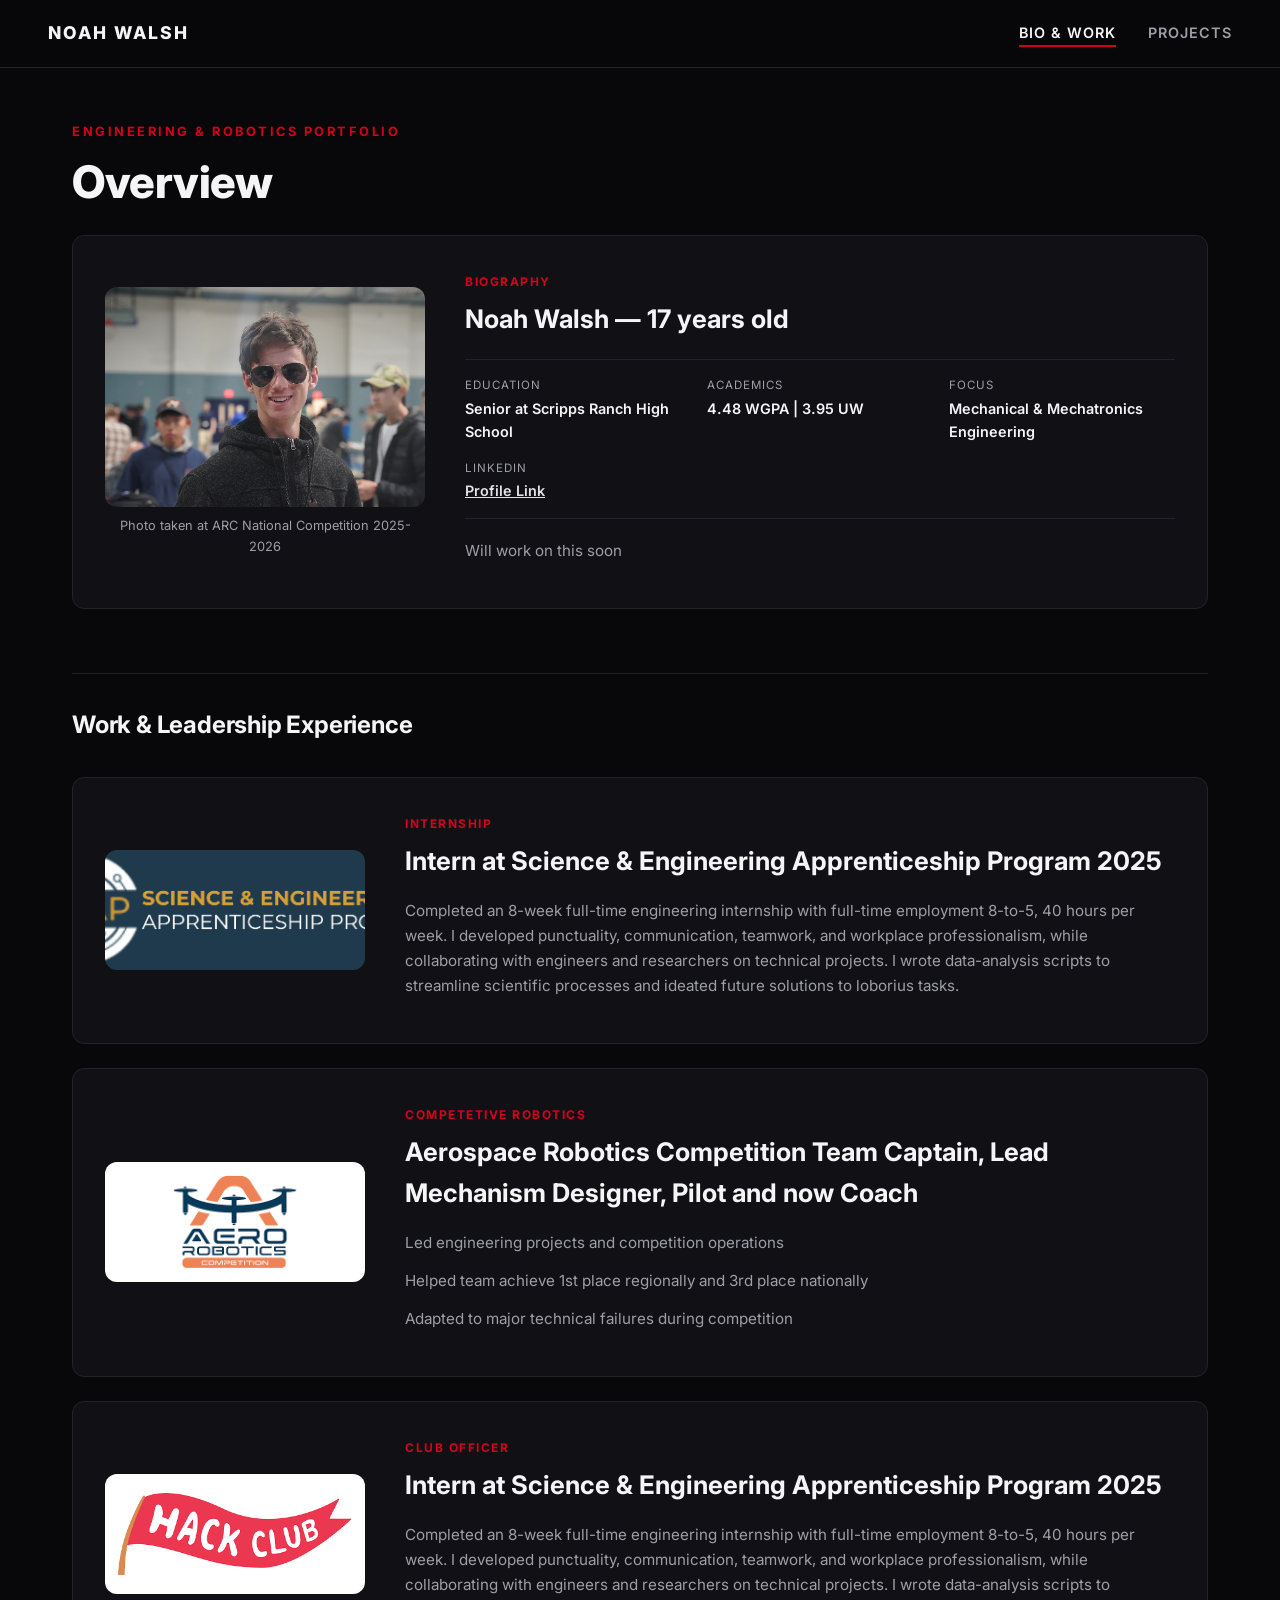
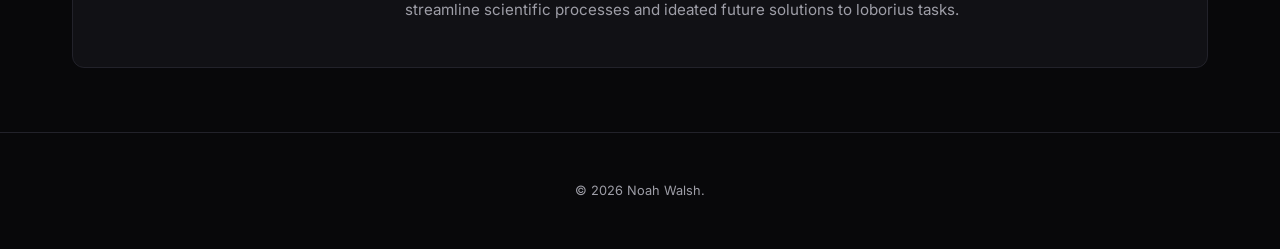
==== commit 44b47948: "ok" ====
--- a/index.html
+++ b/index.html
@@ -28,7 +28,7 @@
 
     <section class="card showcase-card">
       <div class="card-media">
-        <img src="noahwalshsd/Portfolio/images/me.png" alt="Noah Walsh" class="profile-photo-uncut">
+        <img src="images/me.png" alt="Noah Walsh" class="profile-photo-uncut">
         <p class="media-caption">Photo taken at ARC National Competition 2025-2026</p>
       </div>
 
@@ -69,7 +69,7 @@
 
       <article class="card work-card">
         <div class="card-media">
-          <img src="noahwalshsd/Portfolio/images/SEAP.png" alt="Intern at Science & Engineering Apprenticeship Program 2025" class="logo-uncut">
+          <img src="images/SEAP.png" alt="Intern at Science & Engineering Apprenticeship Program 2025" class="logo-uncut">
         </div>
         <div class="card-content">
           <span class="badge">INTERNSHIP</span>
@@ -83,7 +83,7 @@
 
       <article class="card work-card">
         <div class="card-media">
-          <img src="noahwalshsd/Portfolio/images/ARC.png" alt="Aerospace Robotics Competition Team Captain, Lead Mechanism Designer, Pilot and now Coach" class="logo-uncut">
+          <img src="images/ARC.png" alt="Aerospace Robotics Competition Team Captain, Lead Mechanism Designer, Pilot and now Coach" class="logo-uncut">
         </div>
         <div class="card-content">
           <span class="badge">COMPETETIVE ROBOTICS</span>
@@ -99,7 +99,7 @@
 
       <article class="card work-card">
         <div class="card-media">
-          <img src="noahwalshsd/Portfolio/images/HC.png" alt="Intern at Science & Engineering Apprenticeship Program 2025" class="logo-uncut">
+          <img src="images/HC.png" alt="Intern at Science & Engineering Apprenticeship Program 2025" class="logo-uncut">
         </div>
         <div class="card-content">
           <span class="badge">CLUB OFFICER</span>
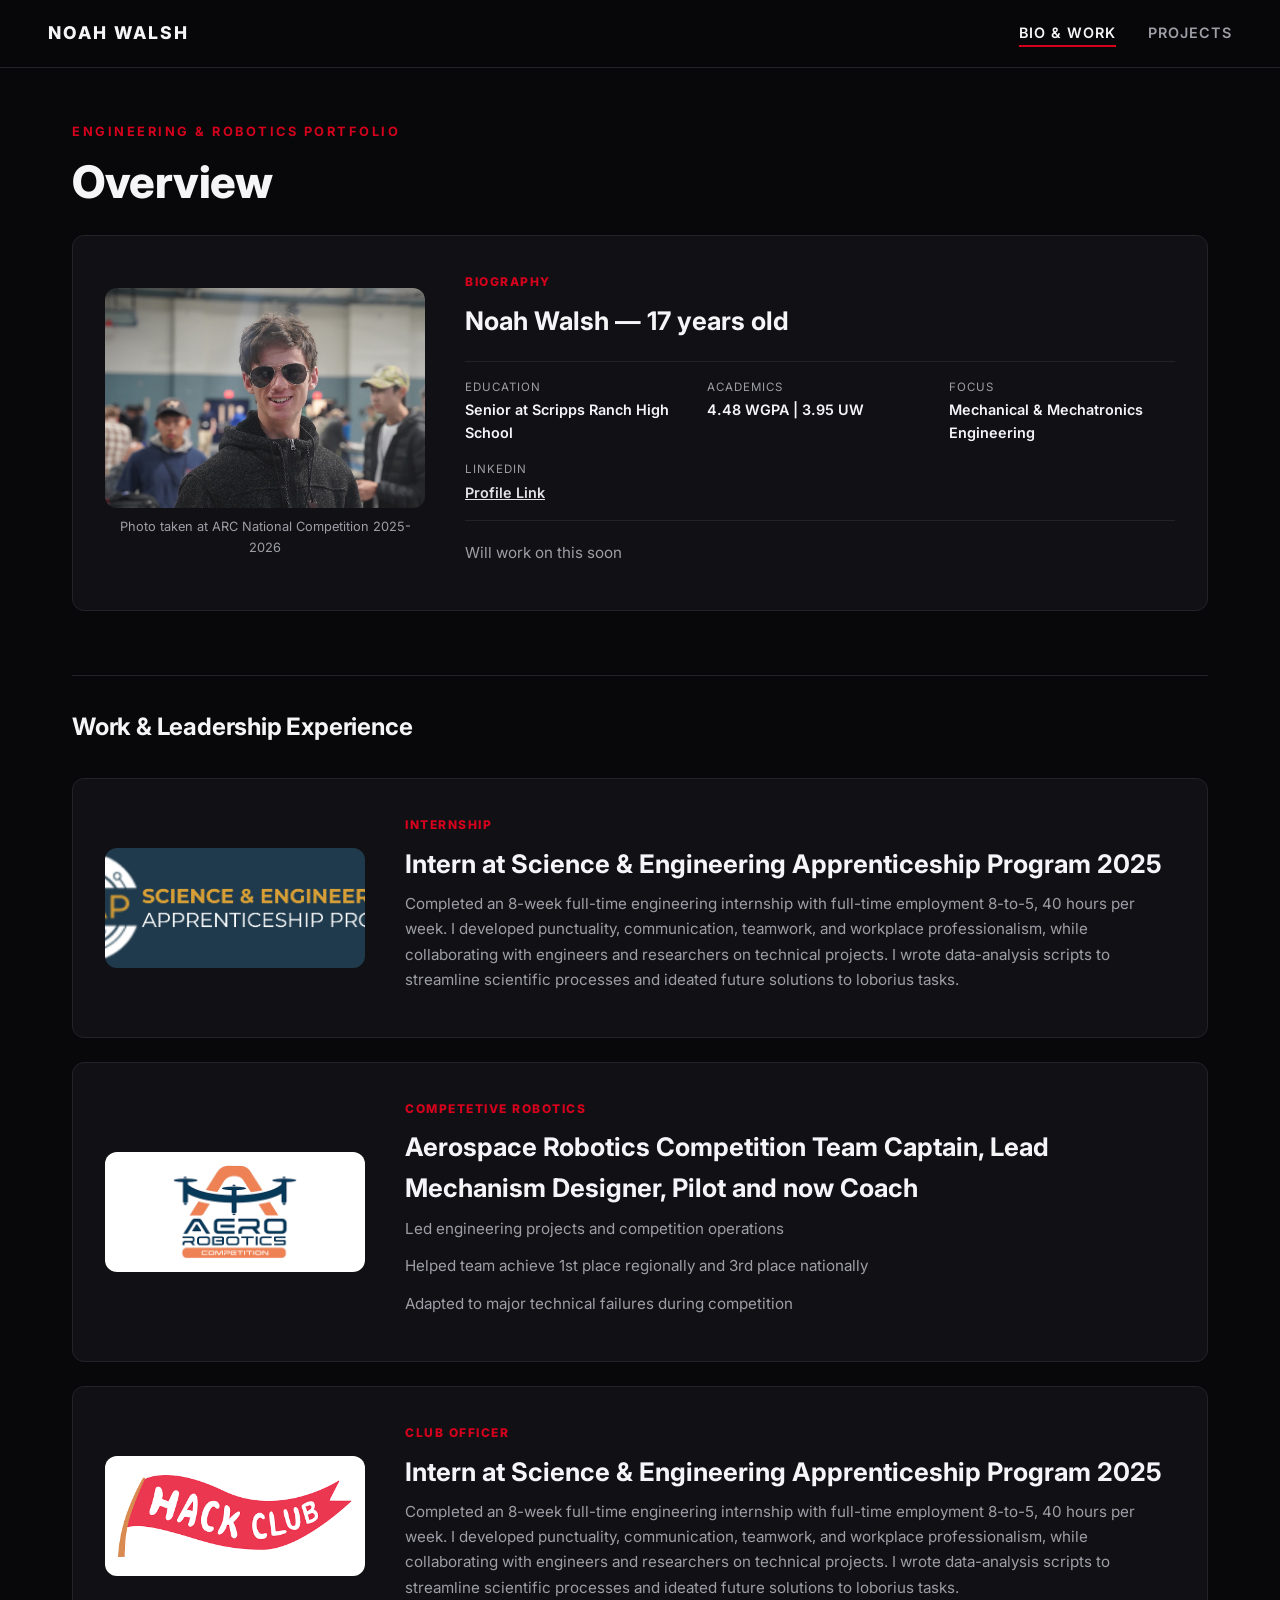
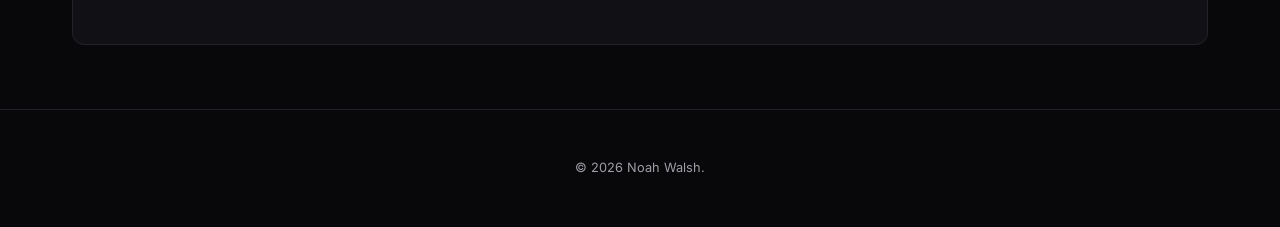
==== commit 2631f22a: "hello" ====
--- a/index.html
+++ b/index.html
@@ -74,8 +74,7 @@
         <div class="card-content">
           <span class="badge">INTERNSHIP</span>
           <h3 class="card-heading">Intern at Science & Engineering Apprenticeship Program 2025</h3>
-          <p class="role-title"></p>
-          <div class="card-text">
+                    <div class="card-text">
             <p>Completed an 8-week full-time engineering internship with full-time employment 8-to-5, 40 hours per week. I developed punctuality, communication, teamwork, and workplace professionalism, while collaborating with engineers and researchers on technical projects. I wrote data-analysis scripts to streamline scientific processes and ideated future solutions to loborius tasks.</p>
           </div>
         </div>
@@ -88,8 +87,7 @@
         <div class="card-content">
           <span class="badge">COMPETETIVE ROBOTICS</span>
           <h3 class="card-heading">Aerospace Robotics Competition Team Captain, Lead Mechanism Designer, Pilot and now Coach</h3>
-          <p class="role-title"></p>
-          <div class="card-text">
+                    <div class="card-text">
             <p>Led engineering projects and competition operations</p>
             <p>Helped team achieve 1st place regionally and 3rd place nationally</p>
             <p>Adapted to major technical failures during competition</p>
@@ -104,8 +102,7 @@
         <div class="card-content">
           <span class="badge">CLUB OFFICER</span>
           <h3 class="card-heading">Intern at Science & Engineering Apprenticeship Program 2025</h3>
-          <p class="role-title"></p>
-          <div class="card-text">
+                    <div class="card-text">
             <p>Completed an 8-week full-time engineering internship with full-time employment 8-to-5, 40 hours per week. I developed punctuality, communication, teamwork, and workplace professionalism, while collaborating with engineers and researchers on technical projects. I wrote data-analysis scripts to streamline scientific processes and ideated future solutions to loborius tasks.</p>
           </div>
         </div>
--- a/style.css
+++ b/style.css
@@ -258,14 +258,22 @@
 }
 
 .media-layout.single {
-  margin-bottom: 1.5rem;
+  margin-bottom: 2rem;
 }
 
 .media-grid-2x2 {
   display: grid;
   grid-template-columns: repeat(auto-fit, minmax(280px, 1fr));
   gap: 1.2rem;
-  margin-bottom: 1.5rem;
+  margin-bottom: 2rem; /* Creates breathing room between the grid and the domain title */
+}
+
+/* Gives images a dark gray box if the path is broken while loading */
+.media-main {
+  background-color: #0d0d11;
+  border-radius: 12px;
+  display: flex;
+  flex-direction: column;
 }
 
 .media-main iframe,
@@ -276,6 +284,9 @@
   border-radius: 12px;
   border: none;
   background-color: #0d0d11;
+  color: var(--text-muted); /* Styles broken image alt-text */
+  text-align: center;
+  line-height: 320px; /* Centers the alt text vertically if broken */
 }
 
 .media-caption {
@@ -286,14 +297,16 @@
 }
 
 /* --- TYPOGRAPHY & RED BADGES --- */
+
+/* This forcefully sets the Domain / Categories to red across all pages */
 .badge {
   display: inline-block;
   font-size: 0.75rem;
-  font-weight: 700;
+  font-weight: 800;
   letter-spacing: 1.5px;
-  color: var(--accent-red); /* PORSCHE RED ACCENT */
+  color: var(--accent-red) !important;
   text-transform: uppercase;
-  margin-bottom: 0.5rem;
+  margin-bottom: 0.6rem;
 }
 
 .card-heading {
@@ -345,11 +358,12 @@
   color: var(--text-muted);
 }
 
+/* Creates beautiful spacing between paragraphs on the dense project page */
 .project-body p {
   font-size: 0.95rem;
   line-height: 1.65;
   text-align: left;
-  margin-bottom: 0.8rem;
+  margin-bottom: 1.2rem;
   color: var(--text-muted);
 }
 
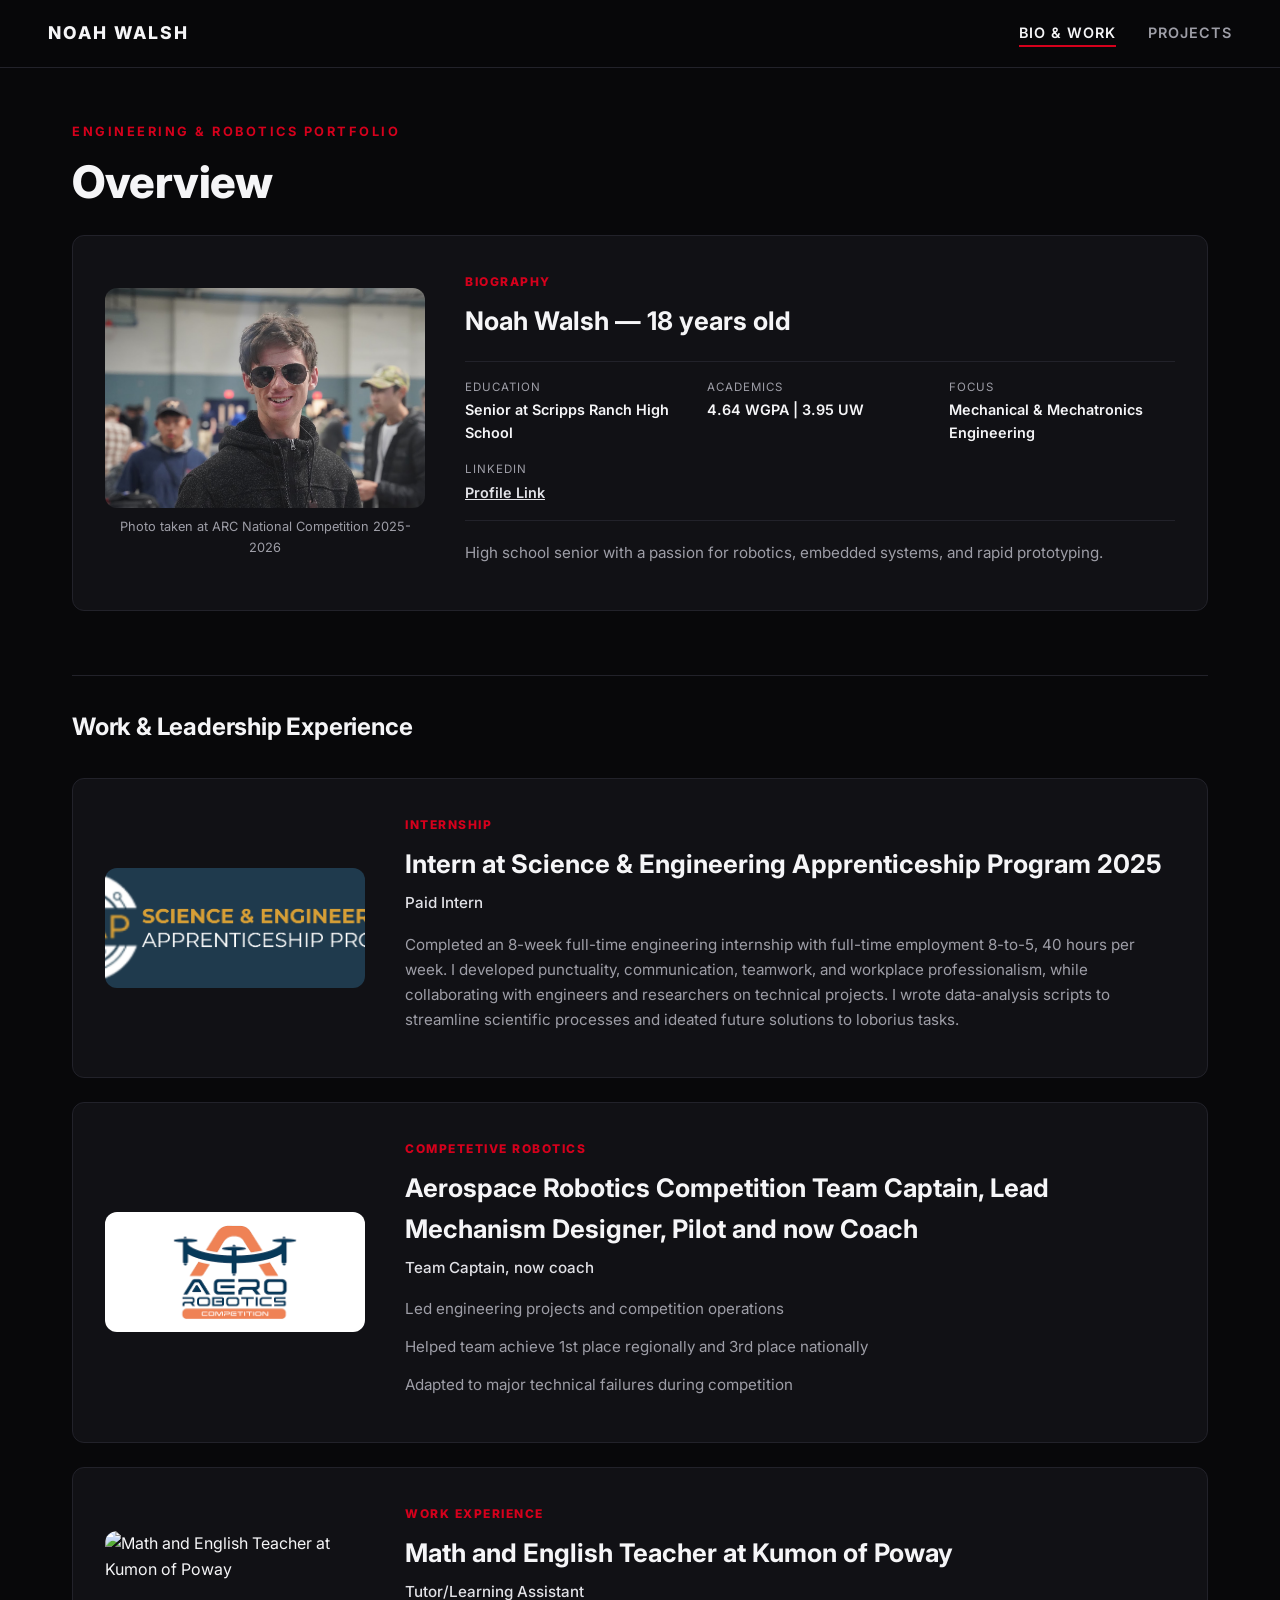
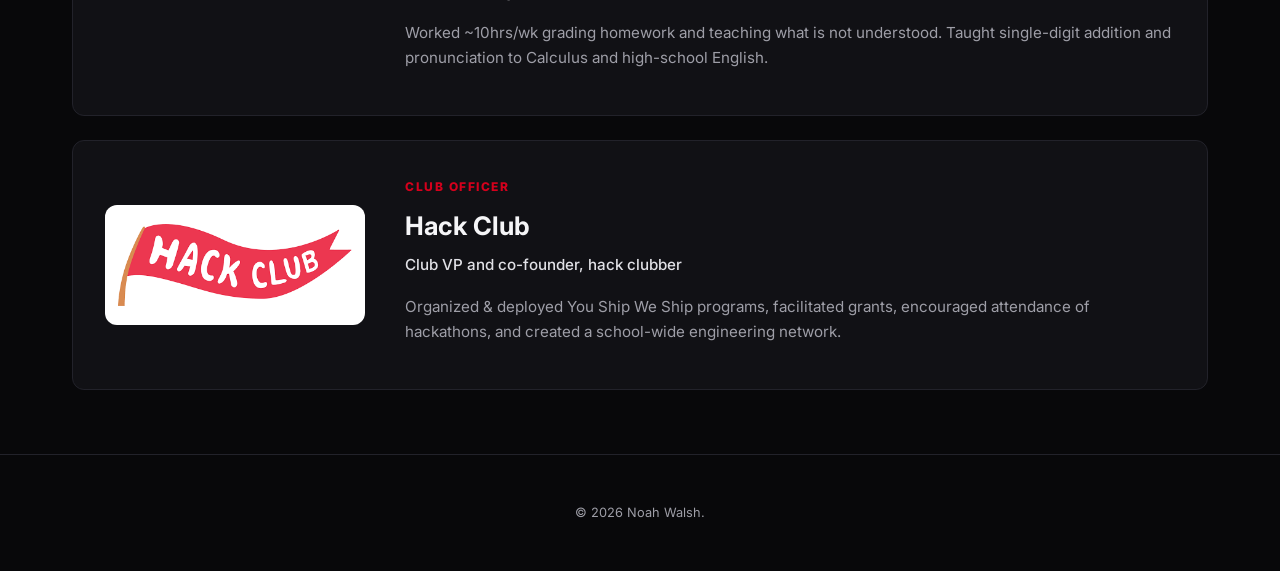
==== commit d64d66c6: "hello world 2" ====
--- a/index.html
+++ b/index.html
@@ -34,7 +34,7 @@
 
       <div class="card-content">
         <span class="badge">BIOGRAPHY</span>
-        <h2 class="card-heading">Noah Walsh — 17 years old</h2>
+        <h2 class="card-heading">Noah Walsh — 18 years old</h2>
         
         <div class="bio-stats">
           <div class="stat-item">
@@ -43,7 +43,7 @@
           </div>
           <div class="stat-item">
             <span class="stat-label">Academics</span>
-            <span class="stat-value">4.48 WGPA | 3.95 UW</span>
+            <span class="stat-value">4.64 WGPA | 3.95 UW</span>
           </div>
           <div class="stat-item">
             <span class="stat-label">Focus</span>
@@ -56,7 +56,7 @@
         </div>
 
         <div class="card-text">
-          <p>Will work on this soon</p>
+          <p>High school senior with a passion for robotics, embedded systems, and rapid prototyping.</p>
         </div>
       </div>
     </section>
@@ -74,7 +74,8 @@
         <div class="card-content">
           <span class="badge">INTERNSHIP</span>
           <h3 class="card-heading">Intern at Science & Engineering Apprenticeship Program 2025</h3>
-                    <div class="card-text">
+          <p class="role-title">Paid Intern</p>
+          <div class="card-text">
             <p>Completed an 8-week full-time engineering internship with full-time employment 8-to-5, 40 hours per week. I developed punctuality, communication, teamwork, and workplace professionalism, while collaborating with engineers and researchers on technical projects. I wrote data-analysis scripts to streamline scientific processes and ideated future solutions to loborius tasks.</p>
           </div>
         </div>
@@ -87,7 +88,8 @@
         <div class="card-content">
           <span class="badge">COMPETETIVE ROBOTICS</span>
           <h3 class="card-heading">Aerospace Robotics Competition Team Captain, Lead Mechanism Designer, Pilot and now Coach</h3>
-                    <div class="card-text">
+          <p class="role-title">Team Captain, now coach</p>
+          <div class="card-text">
             <p>Led engineering projects and competition operations</p>
             <p>Helped team achieve 1st place regionally and 3rd place nationally</p>
             <p>Adapted to major technical failures during competition</p>
@@ -97,13 +99,28 @@
 
       <article class="card work-card">
         <div class="card-media">
-          <img src="images/HC.png" alt="Intern at Science & Engineering Apprenticeship Program 2025" class="logo-uncut">
+          <img src="images/KT.png" alt="Math and English Teacher at Kumon of Poway" class="logo-uncut">
+        </div>
+        <div class="card-content">
+          <span class="badge">WORK EXPERIENCE</span>
+          <h3 class="card-heading">Math and English Teacher at Kumon of Poway</h3>
+          <p class="role-title">Tutor/Learning Assistant</p>
+          <div class="card-text">
+            <p>Worked ~10hrs/wk grading homework and teaching what is not understood. Taught single-digit addition and pronunciation to Calculus and high-school English.</p>
+          </div>
+        </div>
+      </article>
+
+      <article class="card work-card">
+        <div class="card-media">
+          <img src="images/HC.png" alt="Hack Club" class="logo-uncut">
         </div>
         <div class="card-content">
           <span class="badge">CLUB OFFICER</span>
-          <h3 class="card-heading">Intern at Science & Engineering Apprenticeship Program 2025</h3>
-                    <div class="card-text">
-            <p>Completed an 8-week full-time engineering internship with full-time employment 8-to-5, 40 hours per week. I developed punctuality, communication, teamwork, and workplace professionalism, while collaborating with engineers and researchers on technical projects. I wrote data-analysis scripts to streamline scientific processes and ideated future solutions to loborius tasks.</p>
+          <h3 class="card-heading">Hack Club</h3>
+          <p class="role-title">Club VP and co-founder, hack clubber</p>
+          <div class="card-text">
+            <p>Organized & deployed You Ship We Ship programs, facilitated grants, encouraged attendance of hackathons, and created a school-wide engineering network.</p>
           </div>
         </div>
       </article>
